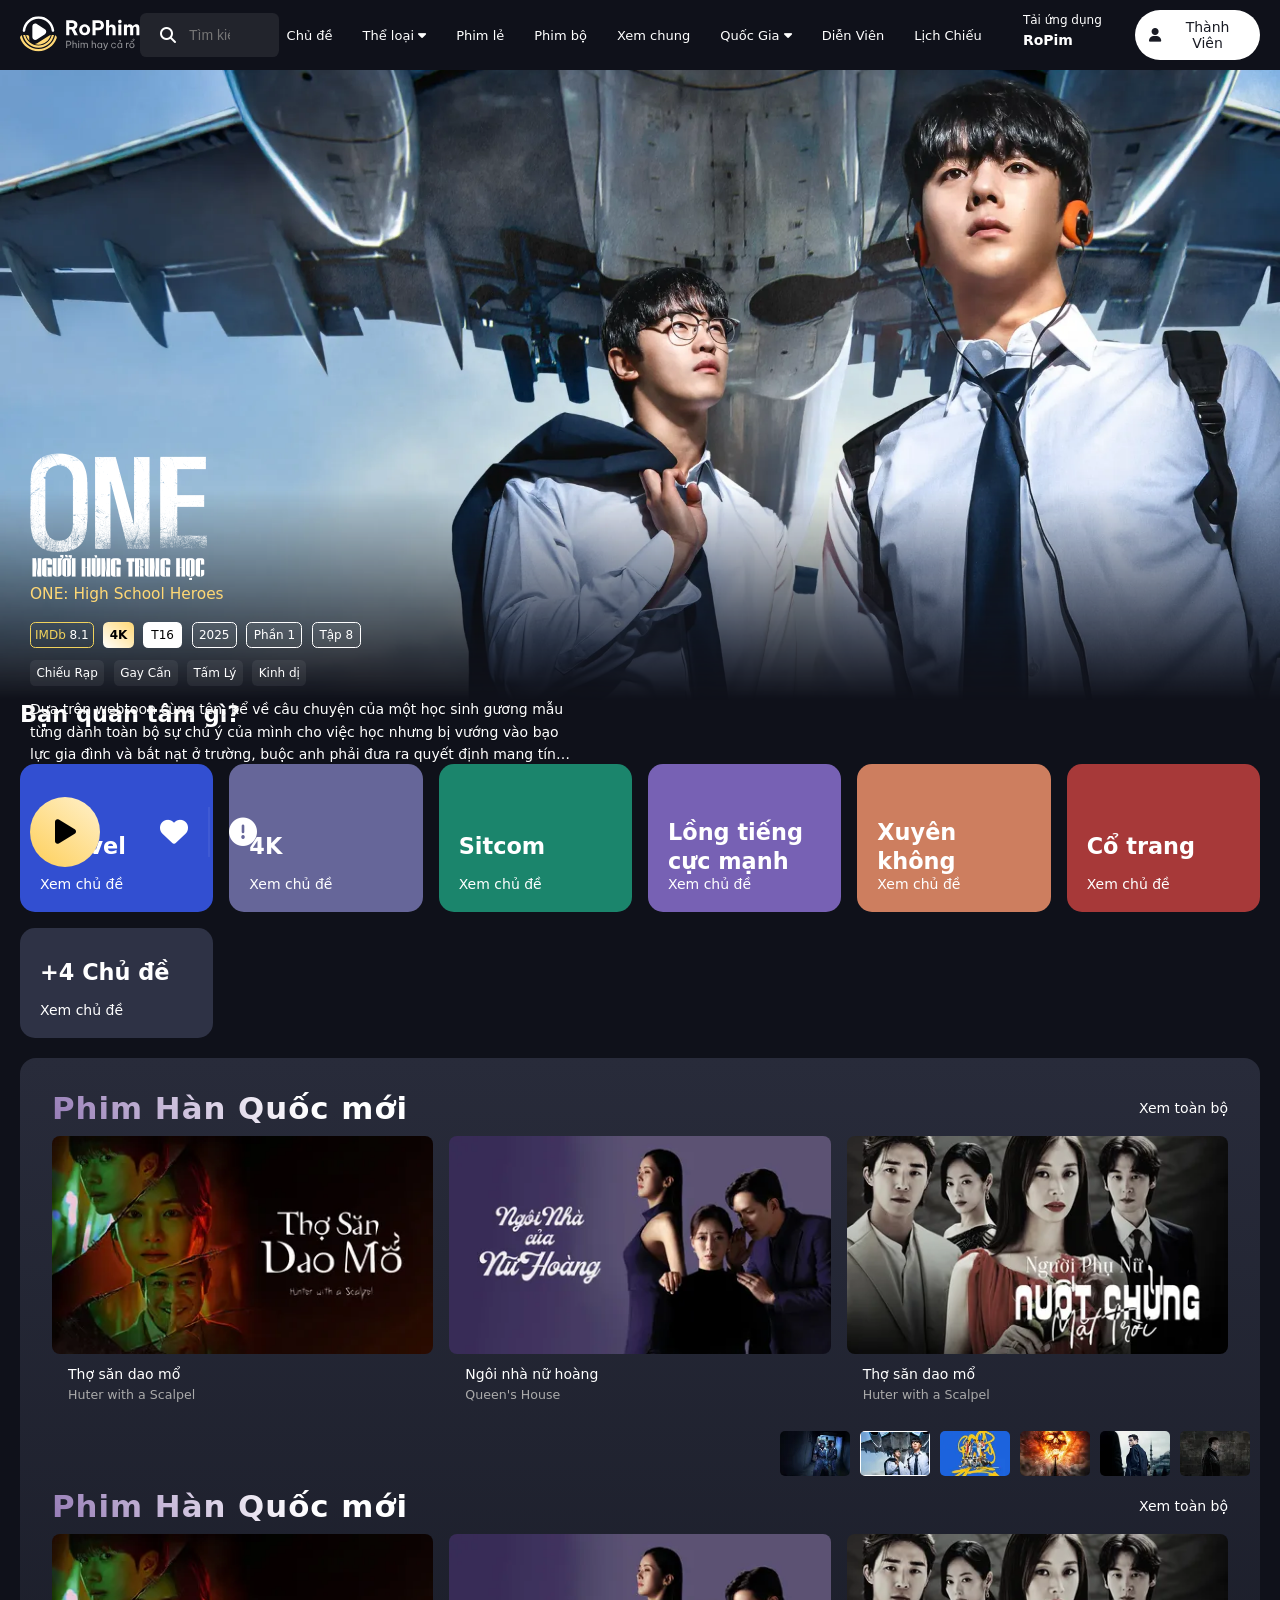
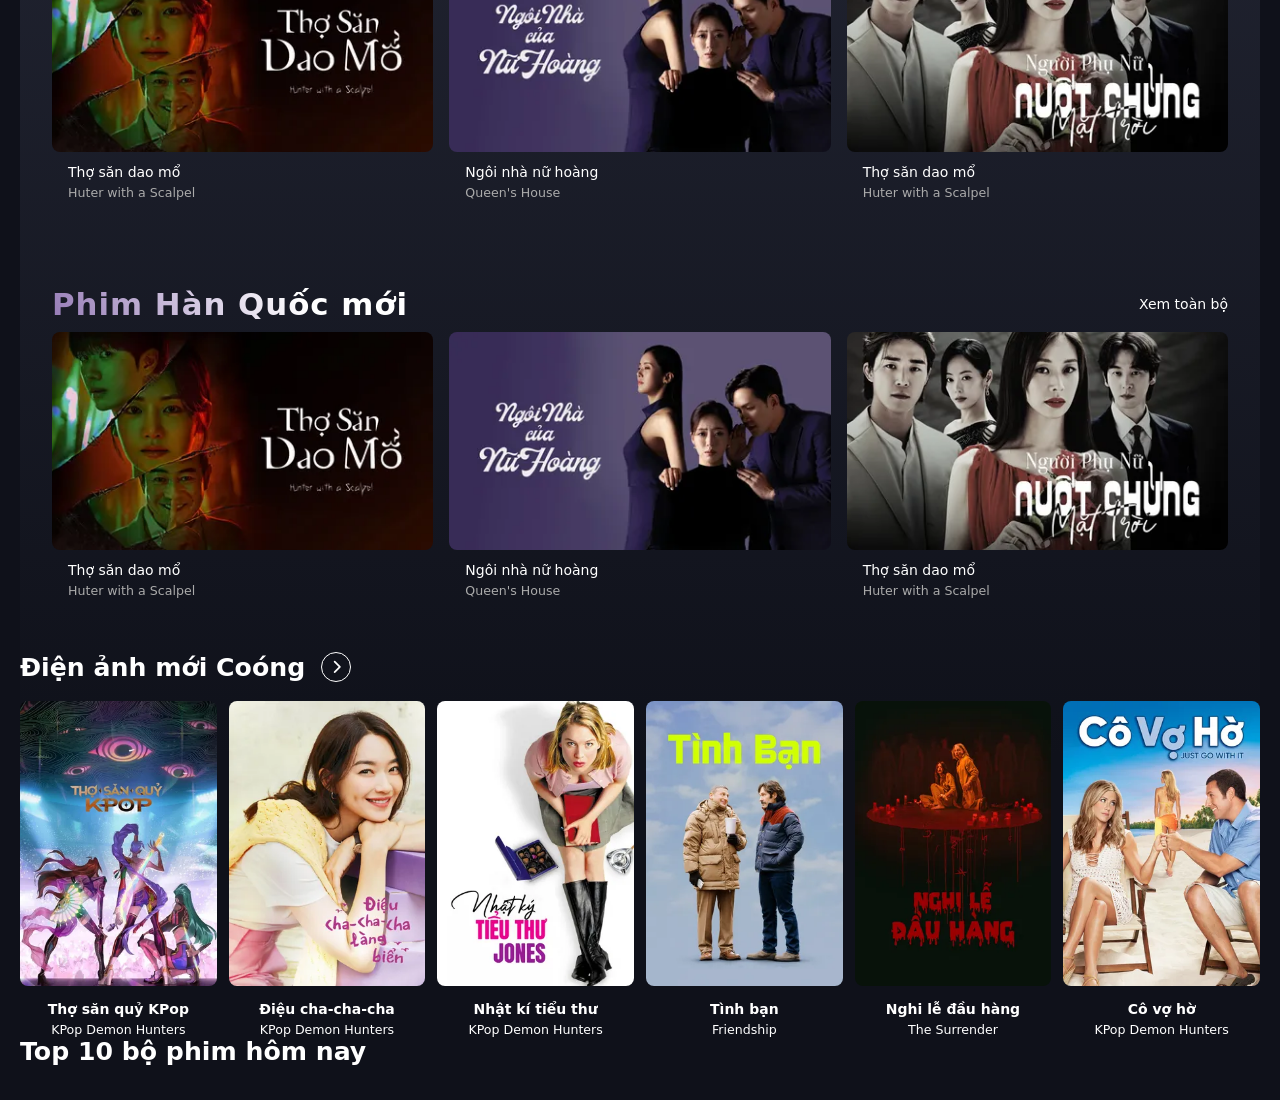
==== RoPhimHay/index.html @ 2bde4693 "Initial commit" ====
<!DOCTYPE html>
<html lang="en">
<head>
    <meta charset="UTF-8">
    <meta name="viewport" content="width=device-width, initial-scale=1.0">
    <title>RoPhimHay</title>
    <link rel="stylesheet" href="./style.css">
    <link rel="stylesheet" href="https://cdnjs.cloudflare.com/ajax/libs/font-awesome/6.5.0/css/all.min.css">
</head>
<body>
    <header class="header">
        <div class="header-element">
            <div class="icons"><i class="fa-solid fa-bars"></i></div>
        <div class="logo">
            <img src="./img/logorophim.svg" alt="Logo RoPhim" class="logo-pape"/>
        </div>
        <div class="search">
            <div class="search-icon"><i class="fa-solid fa-magnifying-glass"></i></div>
            <input class="search-input" placeholder="Tìm kiếm phim,diễn viên"/>
        </div>
        <nav class="name-menu">
            <a href="#">Chủ đề</a>
            <a href="#">Thể loại <i class="fa-solid fa-caret-down"></i></a>
            <a href="#">Phim lẻ</a>
            <a href="#">Phim bộ</a>
            <a href="#">Xem chung</a>
            <a href="#">Quốc Gia <i class="fa-solid fa-caret-down"></i></a>
            <a href="#">Diễn Viên</a>
            <a href="#">Lịch Chiếu</a>
            <div class="text-light">
            <span class="text-download">Tải ứng dụng</span>
            <strong>RoPim</strong>
        </div>
        <div id="main-user">
            <i class="fa-solid fa-user main-color"></i>
            <p class="main-color">Thành Viên</p>
        </div>
        </nav>
        <div class="icons"><i class="fa-solid fa-magnifying-glass"></i></div>
        </div>
    </header>
    <main class="main">
        <section class="main-banner">
        <div class="movie-media">
            <img src="./img/nguoihungtrunghoc.webp" alt="Phim Người Hùng Trung Học" class="title-img"/>
        </div>
        <div class="main-container">
            <div>
                <h1 class="name-movie-img">ONE: Người Hùng Trung Học</h1>
                <img src="./img/logoone.webp" alt="Movie Người Hùng Trung Học" class="movie-hero"/>
            </div>
               <div class="section-intro">
                <h4>ONE: High School Heroes</h4>
                <div class="tags">
                    <div class="tags-imdb tags-evaluation">IMDb <span>8.1</span></div>
                    <div class="tags-quality">4K</div>
                    <div class="tags-model">T16</div>
                    <div class="tags-classic">2025</div>
                    <div class="tags-classic">Phần 1</div>
                    <div class="tags-classic">Tập 8</div>
                </div>
                <nav class="hl-tags">
                    <a class="tag-topic" href="#">Chiếu Rạp</a>
                    <a class="tag-topic" href="#">Gay Cấn</a>
                    <a class="tag-topic" href="#">Tấm Lý</a>
                    <a class="tag-topic" href="#">Kinh dị</a>
                </nav>
                <p class="description">Dựa trên webtoon cùng tên, kể về câu chuyện của một học sinh gương mẫu từng dành toàn bộ sự chú ý của mình cho việc học nhưng bị vướng vào bạo lực gia đình và bắt nạt ở trường, buộc anh phải đưa ra quyết định mang tính thay đổi. One: High School Heroes kể về hành trình nhóm học sinh dũng cảm chống bạo lực học đường, kết hợp hành động mãn nhãn và drama sâu sắc, truyền tải thông điệp đoàn kết. </p>
                <div class="movie-desqis">
                    <a class="open-movie" href="#">
                        <i class="fa-solid fa-play fa-back"></i>
                    </a>
                    <div class="touch-group">
                        <div class="tym-item"><i class="fa-solid fa-heart"></i></div>
                        <div class="tym-item"><i class="fa-solid fa-circle-exclamation"></i></div>
                    </div>
                </div>
            </div>
        </div>
        <div class="wrapper">
                        <div class="wrap"><img src="./img/daimau.webp" alt="RoPhim Đại Mẫu" class="wrap-img"/></div>
                        <div class="wrap"><img src="./img/nguoihth.webp" alt="RoPhim Người Hùng Trung Học" class="wrap-img wrap-img-style"/></div>
                        <div class="wrap"><img src="./img/kientuong.webp" alt="RoPhim Kiện Tướng" class="wrap-img"/></div>
                        <div class="wrap"><img src="./img/luoihaituthan.webp" alt="RoPhim Lưỡi Hái Tử Thần" class="wrap-img"/></div>
                        <div class="wrap"><img src="./img/taynghiepdu.webp" alt="RoPhim Tay Nghiệp Dư" class="wrap-img"/></div>
                        <div class="wrap"><img src="./img/matdanhketaon2.webp" alt="RoPhim Mật Danh Kế Toán2" class="wrap-img"/></div>
                </div>
        </section>
        <div class="banner">
        <section class="catalogue-movie">
            <h4>Bạn quan tâm gì?</h4>
            <div class="genre">
                <div class="genre-movie genre1">
                    <div class="data-line">
                    <h4>Marvel</h4>
                    <p>Xem chủ đề</p>
                    </div>
                </div>
                <div class="genre-movie genre2">
                    <div>
                    <h4>4K</h4>
                    <p>Xem chủ đề</p>
                    </div>
                </div>
                <div class="genre-movie genre3">
                    <div>
                    <h4>Sitcom</h4>
                    <p>Xem chủ đề</p>
                    </div>
                </div>
                <div class="genre-movie genre4">
                    <div>
                    <h4>Lồng tiếng cực mạnh</h4>
                    <p>Xem chủ đề</p>
                </div>
                </div>
                <div class="genre-movie genre5">
                    <div>
                    <h4>Xuyên không</h4>
                    <p>Xem chủ đề</p>
                    </div>
                </div>
                <div class="genre-movie genre6">
                    <div>
                    <h4>Cổ trang</h4>
                    <p>Xem chủ đề</p>
                    </div>
                </div>
                <div class="genre-movie genre7">
                    <div>
                    <h4>+4 Chủ đề</h4>
                    <p>Xem chủ đề</p>
                    </div>
                </div>
            </div>
        </section>
    <div class="padding-total">
    <section class="categories">
        <div class="movie-welding">
            <div class="top-title">
            <h4>Phim Hàn Quốc mới</h4>
            <p>Xem toàn bộ</p>
            </div>
            <div class="movie-container">
                <div class="part-movie">
                    <div class="cover-movie">
                        <img src="./img/thosandaoma.webp" alt="Movie Thợ săn dao mổ" class="movie-new-img"/>
                        </div>
                        <div class="name-movie">
                        <h4>Thợ săn dao mổ</h4>
                        <p>Huter with a Scalpel</p>
                    </div>
                </div>
                <div class="part-movie">
                    <div class="cover-movie">
                        <img src="./img/ngoinhanuahoang.webp" alt="Movie Ngôi nhà nữ hoàng" class="movie-new-img"/>
                        </div>
                        <div class="name-movie">
                        <h4>Ngôi nhà nữ hoàng</h4>
                        <p>Queen's House</p>
                    </div>
                </div>
                <div class="part-movie">
                    <div class="cover-movie">
                        <img src="./img/nguoiphunu.webp" alt="Movie Người phụ nữ nuốt chửng mặt trời" class="movie-new-img"/>
                        </div>
                        <div class="name-movie">
                        <h4>Thợ săn dao mổ</h4>
                        <p>Huter with a Scalpel</p>
                    </div>
                </div>
            </div>
        </div>
    </section>
        <section class="categories">
        <div class="movie-welding">
            <div class="top-title">
            <h4>Phim Hàn Quốc mới</h4>
            <p>Xem toàn bộ</p>
            </div>
            <div class="movie-container">
                <div class="part-movie">
                    <div class="cover-movie">
                        <img src="./img/thosandaoma.webp" alt="Movie Thợ săn dao mổ" class="movie-new-img"/>
                        </div>
                        <div class="name-movie">
                        <h4>Thợ săn dao mổ</h4>
                        <p>Huter with a Scalpel</p>
                    </div>
                </div>
                <div class="part-movie">
                    <div class="cover-movie">
                        <img src="./img/ngoinhanuahoang.webp" alt="Movie Ngôi nhà nữ hoàng" class="movie-new-img"/>
                        </div>
                        <div class="name-movie">
                        <h4>Ngôi nhà nữ hoàng</h4>
                        <p>Queen's House</p>
                    </div>
                </div>
                <div class="part-movie">
                    <div class="cover-movie">
                        <img src="./img/nguoiphunu.webp" alt="Movie Người phụ nữ nuốt chửng mặt trời" class="movie-new-img"/>
                        </div>
                        <div class="name-movie">
                        <h4>Thợ săn dao mổ</h4>
                        <p>Huter with a Scalpel</p>
                    </div>
                </div>
            </div>
        </div>
    </section>
    <section class="categories">
        <div class="movie-welding">
            <div class="top-title">
            <h4>Phim Hàn Quốc mới</h4>
            <p>Xem toàn bộ</p>
            </div>
            <div class="movie-container">
                <div class="part-movie">
                    <div class="cover-movie">
                        <img src="./img/thosandaoma.webp" alt="Movie Thợ săn dao mổ" class="movie-new-img"/>
                        </div>
                        <div class="name-movie">
                        <h4>Thợ săn dao mổ</h4>
                        <p>Huter with a Scalpel</p>
                    </div>
                </div>
                <div class="part-movie">
                    <div class="cover-movie">
                        <img src="./img/ngoinhanuahoang.webp" alt="Movie Ngôi nhà nữ hoàng" class="movie-new-img"/>
                        </div>
                        <div class="name-movie">
                        <h4>Ngôi nhà nữ hoàng</h4>
                        <p>Queen's House</p>
                    </div>
                </div>
                <div class="part-movie">
                    <div class="cover-movie">
                        <img src="./img/nguoiphunu.webp" alt="Movie Người phụ nữ nuốt chửng mặt trời" class="movie-new-img"/>
                        </div>
                        <div class="name-movie">
                        <h4>Thợ săn dao mổ</h4>
                        <p>Huter with a Scalpel</p>
                    </div>
                </div>
            </div>
        </div>
    </section>
    <section class="electric-movie">
        <div class="cards-header">
            <h4>Điện ảnh mới Coóng</h4>
            <div class="cat-row"><i class="fa-solid fa-chevron-right"></i></div>
        </div>
        <div class="cards-slide">
            <div class="sw-item">
                <div class="row-demo">
                        <img src="./img/thosanquy.webp" alt="Phim Thợ săn quỷ KPop">
                    </div>
                    <div class="information-moive">
                    <h4 class="name-row-demo">Thợ săn quỷ KPop</h4>
                    <p>KPop Demon Hunters</p>
                    </div>
                    </div>
                    <div class="sw-item">
                    <div class="row-demo">
                        <img src="./img/dieuchanangbien.jpg" alt="Phim Điệu cha-cha-cha"/>
                    </div>
                    <div class="information-moive">
                        <h4 class="name-row-demo">Điệu cha-cha-cha</h4>
                    <p>KPop Demon Hunters</p>
                    </div>
                    </div>
                    <div class="sw-item">
                    <div class="row-demo">
                        <img src="./img/nhatkitieuthu.jpg" alt="Phim Nhật kí tiểu thư"/>
                    </div>
                    <div class="information-moive">
                    <h4 class="name-row-demo">Nhật kí tiểu thư</h4>
                    <p>KPop Demon Hunters</p>
                    </div>
                    </div>
                    <div class="sw-item">
                    <div class="row-demo">
                        <img src="./img/tinhban.webp" alt="Phim Tình Bạn"/>
                    </div>
                    <div class="information-moive">
                    <h4 class="name-row-demo">Tình bạn</h4>
                    <p>Friendship</p>
                    </div>
                </div>
                <div class="sw-item">
                    <div class="row-demo">
                        <img src="./img/nghiledauhang.webp" alt="Phim Nghi lễ đầu hàng"/>
                    </div>
                    <div class="information-moive">
                    <h4 class="name-row-demo">Nghi lễ đầu hàng</h4>
                    <p>The Surrender</p>
                    </div>
                </div>
                <div class="sw-item">
                    <div class="row-demo">
                        <img src="./img/covoho.jpg" alt="Phim cô vợ hờ"/>
                    </div>
                    <div class="information-moive">
                    <h4 class="name-row-demo">Cô vợ hờ</h4>
                    <p>KPop Demon Hunters</p>
                    </div>
                </div>  
            </div>
    </section>
    <section class="top-movie">
        <h4 class="top-ten-movie">Top 10 bộ phim hôm nay</h4>
        <div>

        </div>
    </section>
    </div>
    </div>
    </main>
</body>
</html>
---- RoPhimHay/style.css ----
* {
    margin: 0;
    padding: 0;
    box-sizing: border-box;
}

body {
    font-family: system-ui, -apple-system, "Segoe UI", Roboto, "Helvetica Neue", "Noto Sans", "Liberation Sans", Arial, sans-serif, "Apple Color Emoji", "Segoe UI Emoji", "Segoe UI Symbol", "Noto Color Emoji";
    height: 100%;
    background-color: #0F111A;
    color: #fff;
    width: 100%;
    font-size: 14px;
}

.header {
    width: 100%;
}

.header-element {
    width: 100%;
    height: 70px;
    background-color: #0F111A;
    display: flex;
    justify-content: space-between;
    align-items: center;
    position: fixed;
    z-index: 10;
    padding: 0 20px;
    box-sizing: border-box;
}

.icons {
    display: none;
}

.logo {
    width: 120px;
    height: auto;
    flex-shrink: 0;
}

.logo-pape {
    width: 100%;
    height: 40px;
}

.search {
    background-color: rgba(255, 255, 255, .08);
    display: flex;
    height: 2.8rem;
    border-radius: .4rem;
}

.search-input {
    background-color: rgba(255, 255, 255, .0);
    color: #fff;
    font-size: 1em;
    border: 1px solid transparent !important;
    width: 100%;
    padding: 0 3rem;
    font-size: 14px;
}

.search-icon {
    font-size: 16px;
    color: #fff !important;
    position: absolute;
    top: 50%;
    transform: translateY(-50%);
    padding: 20px;
}

.name-menu {
    display: flex;
    align-items: center;
    gap: 1em;
    justify-content: space-between;
}

.name-menu a {
    color: #fff;
    cursor: pointer;
    text-decoration: none;
    font-size: 13px;
    padding: 0 .5rem;
    white-space: nowrap;
}

.text-light {
    height: 44px;
    padding: 0 1.2rem;
    display: flex;
    flex-direction: column;
    cursor: pointer;
    color: #fff;
    gap: .3rem;
}

.text-download {
    white-space: nowrap;
    font-size: 12px;
}

.text-light strong {
    font-size: 14px
}
    
#main-user {
    display: inline-flex;
    align-items: center;
    gap: .5rem;
    background-color: #fff;
    border-radius: 3rem;
    padding: .5rem .8rem;
    border: 1px solid rgba(255, 255, 255, .5);
    text-align: center;
    color: #191b24;
    min-width: 125px;
}

.movie-media {
    width: 100%;
    height: 700px;
   
}
.title-img {
    width: 100%;
    height: 100%;
    object-fit: cover;
    mask-image: linear-gradient(to bottom, black 70%, transparent 100%);
  -webkit-mask-image: linear-gradient(to bottom, black 70%, transparent 100%);
}

.main-container {
    position: absolute;
    top: 50%;
    padding: 0 30px 60px;
    z-index: 2;
}

.name-movie-img {
    display: none;
}

.movie-hero {
    max-width: 500px;
    max-height: 130px;
}

.section-intro h4 {
    color: #ffd875;
    font-size: 1.1em;
    line-height: 1.5;
    font-weight: 300;
    margin-bottom: 1rem;
}

.tags {
    display: flex;
    align-items: center;
    gap: .6rem;
    margin-bottom: .75rem;
}

.tags-imdb {
    border: 1px solid #f0d25c;
    color: #fff;
    cursor: pointer;
    border-radius: .33rem;
    font-size: 12px;
    padding: 0 4px;
    line-height: 24px;
}

.tags-quality {
    background-image: linear-gradient(220deg, #FFD875, #FFF);
    background-color: #FFD875;
    border-radius: .33rem;
    height: 26px;
    display: flex;
    align-items: center;
    justify-content: center;
    font-weight: 700;
    font-size: 12px;
    color: #000;
    padding: 0 .4rem;
}

.tags-model {
    background-color: #fff;
    color: #000;
    font-weight: 500;
    display: flex;
    cursor: pointer;
    line-height: 26px;
    padding: 0 .5rem;
    border-radius: .33rem;
    align-items: center;
    font-size: 12px;
}

.tags-classic {
    background-color: #ffffff10;
    height: 26px;
    padding: 0 .4rem;
    color: #fff;
    border: 1px solid #fff;
    border-radius: .33rem;
    align-items: center;
    font-size: 12px;
    display: flex;
    cursor: pointer;
}

.tags-evaluation {
    color: #f0d25c;
}
.tags-evaluation span {
    color: #fff;
}

.hl-tags {
    display: flex;
    gap: .6rem;
    margin-bottom: .75rem;
}

.tag-topic {
    font-size: 12px !important;
    background-color: #ffffff10 ;
    height: 26px;
    padding: 0 .4rem;
    color: #fff;
    display: flex;
    align-items: center;
    border-radius: .33rem;
    align-items: center;
}

.description {
    font-size: 1em;
    line-height: 1.6;
    color: #fff;
    text-shadow: 0 1px 1px rgba(0, 0, 0, .2);
    font-weight: 400;
    margin-bottom: 2rem;
    display: -webkit-box;
    -webkit-box-orient: vertical;
    -webkit-line-clamp: 3;
    overflow: hidden;
    width: 540px;
}

a {
    text-decoration: none;
}

.movie-desqis {
    display: flex;
    gap: 40px;
    align-items: center;
}

.open-movie {
    display: flex;
    justify-content: center;
    align-items: center;
    width: 70px;
    height: 70px;
    border-radius: 100%;
    background: linear-gradient(39deg, rgba(254, 207, 89, 1), rgba(255, 241, 204, 1));
}

.fa-back {
    color: #000;
    font-size: 28px;
}

.touch-group{
    display: inline-flex;
    align-items: center;
    border: 2px solid var(--border-color);
    border-radius: 30px;
    overflow: hidden;
}

.tym-item {
    height: 50px;
    min-width: 68px;
    display: flex;
    justify-content: center;
    flex-direction: column;
    align-items: center;
    padding: 0 .2rem;
    gap: .3rem;
    position: relative;
    color: #FFF;
    font-size: 28px;
}

.tym-item+.tym-item {
    border-left: 2px solid #ffffff10
}

.touch-group:hover {
    border: 2px solid #ffffff;
}

.wrapper {
    display: flex;
    gap: 10px;
    position: absolute;
    right: 0;
    padding: 0 30px;
    bottom: -64%;
    z-index: 2;
    width: 100%;
    justify-content: flex-end;
}

.wrap {
    width: 70px;
    height: 45px;
    overflow: hidden;
    border-radius: 5px;
}

.wrap-img {
    max-width: 100% !important;
    height: 100% !important;
    object-fit: cover;
    
}
.wrap-img-style {
    border: 1px solid #ffffff;
} 

.padding-total {
    background: linear-gradient(0deg, rgba(40, 43, 58, 0) 20%, rgba(40, 43, 58, 1));
    border-radius: 16px;
}

.banner {
        padding: 0 20px;
}

.genre {
    display: grid;
    gap: 1rem; /*=16px */
    grid-template-columns: repeat(6, 1fr);  /* 6 cot */
    padding: 20px 0;
    width: 100%;
}

.genre-movie {
    display: flex;
    align-items: center;
    justify-content: center;
    width: 195px;
    height: 148px;
    border-radius: 15px;
    min-height: 110px;
    transition: transform 0.3s ease, box-shadow 0.3s ease;
    cursor: pointer;
}

.genre1 {
    background-color: rgb(50, 79, 209);
    padding:20px;
    width: 100%;
    min-height: 110px;
    display: flex;
    flex-direction: column;
    align-items: flex-start;
    justify-content: flex-end;
    gap: 0.7rem;
}
.genre2 {
    background-color: rgb(102, 102, 153);
    padding: 20px;
    width: 100%;
    min-height: 110px;
    display: flex;
    flex-direction: column;
    align-items: flex-start;
    justify-content: flex-end;
    gap: 0.7rem;
}
.genre3 {
    background-color: rgb(27, 133, 108);
    width: 100%;
    padding: 20px;
    min-height: 110px;
    display: flex;
    flex-direction: column;
    align-items: flex-start;
    justify-content: flex-end;
    gap: 0.7rem;
}
.genre4 {
    background-color: rgb(119, 97, 180);
    width: 100%;
    min-height: 110px;
    display: flex;
    flex-direction: column;
    align-items: flex-start;
    justify-content: flex-end;
    gap: 0.7rem;
    padding: 20px;
}
.genre5 {
    background-color: rgb(205, 126, 95);
    width: 100%;
    min-height: 110px;
    display: flex;
    flex-direction: column;
    align-items: flex-start;
    justify-content: flex-end;
    gap: 0.7rem;
    padding: 20px;
}
.genre6 {
    background-color: rgb(167, 57, 57);
    width: 100%;
    min-height: 110px;
    display: flex;
    padding: 20px;
    flex-direction: column;
    align-items: flex-start;
    justify-content: flex-end;
    gap: 0.7rem;
}
.genre7 {
    background-color: rgb(46, 50, 69);
    padding: 20px;
    width: 100%;
    max-height: 110px;
    padding: 20px;
    display: flex;
    flex-direction: column;
    align-items: flex-start;
    justify-content: flex-end;
    gap: 0.7rem;
}

.genre1:hover, .genre2:hover, 
.genre3:hover, .genre4:hover, 
.genre5:hover, .genre6:hover, .genre7:hover {
    transform: translateY(-5px);
}

.catalogue-movie h4 {
    position: relative;
    min-height: 44px;
    font-size: 1.6em !important;
    line-height: 1.3;
    display: -webkit-box;
    -webkit-line-clamp: 2;
    -webkit-box-orient: vertical;
    color: #fff;
    
}

.catalogue-movie p{
    font-size: 14px;
    color: #fff;
}

.categories {
    padding: 2rem;
    border-radius: 16px;
    display: grid;
    gap: 2rem;
}
.movie-welding {
    width: 100%;
}

.main {
    width: 100%;
    height: 100%;
}

.movie-container{
    display: grid;
    grid-template-columns: repeat(3,1fr);
    gap: 1rem;
    padding: 10px 0;
}

.cover-movie {
    width: 100%;
    height: 218px;
    object-fit: cover;
    border-radius: .5rem;
}

.part-movie {
    width: 100%;
}

.movie-new-img {
    width: 100%;
    height: 100%;
    object-fit: cover;
    display: block;
    border-radius: inherit;
}

.name-movie {
    padding: .75rem 1rem;
}

.name-movie h4 {
    font-size: 14px;
    font-weight: 500;
    color: #fff;
}
.name-movie p {
    color: #aaa;
    font-size: 12.6px;
    margin-top: 5px;
}

.top-title {
    display: flex;
    justify-content: space-between;
    align-items: center;
}
.top-title h4 {
    font-size: 1.8em ;
    text-shadow: none !important;
    letter-spacing: 1px;
    font-weight: 700 !important;
    font-size: 2.2em !important;
    background: linear-gradient(235deg, rgb(255, 255, 255) 30%, rgb(103, 65, 150) 130%);
    -webkit-background-clip: text;
    -webkit-text-fill-color: transparent;
}

.top-title p {
    font-size: 14px;
    color: #fff;
}

.cards-header {
    display: flex;
    align-items: center;
    gap: 1rem;
    margin-bottom: 1.2rem;
}

.cards-header h4 {
    font-size: 1.8em;
}

.cat-row {
    width: 30px;
    height: 30px;
    border-radius: 100%;
    border: 1px solid #ffffff;
    display: flex;
    align-items: center;
    justify-content: center;
    font-size: 14px;
}

.cards-slide {
    gap: 0.75rem;
    cursor: pointer;
    width: 100%;
    display: grid;
    grid-template-columns: repeat(6, 1fr);
}

.row-demo {
    width: 100%;
}

.sw-item {
    width: 100%;
    display: flex;
    flex-direction: column;
    gap: .75rem;
}

.row-demo img {
    width: 100%;
    height: 285px;
    border-radius: 0.5rem;
    object-fit: cover;
}

.information-moive {
    display: flex;
    flex-direction: column;
    align-items: center;
}

.information-moive h4{
    color: #fff;
    font-size: 1em;
}
.information-moive p {
    font-size: .9em;
    margin-top: 5px;
}
.top-ten-movie {
    min-height: 44px;
    margin-bottom: 1.2rem;
    font-size: 1.8em;
}
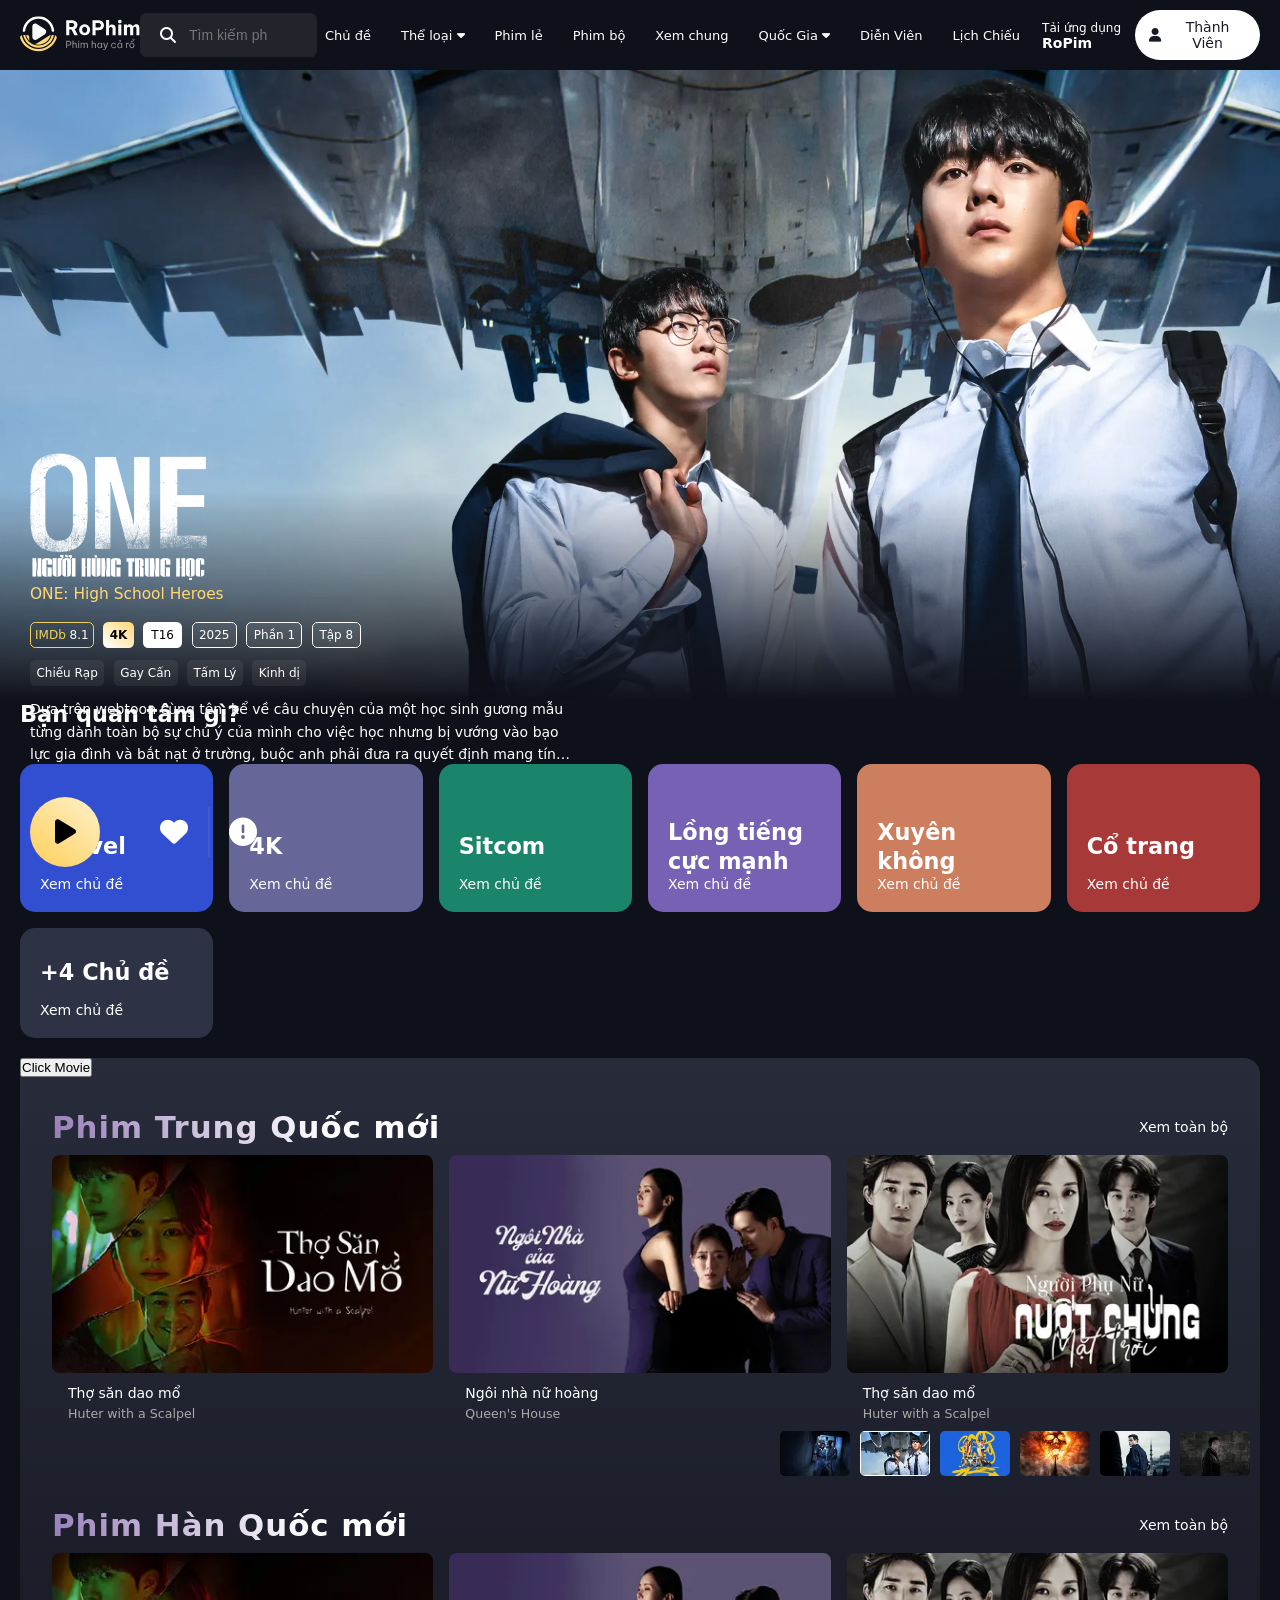
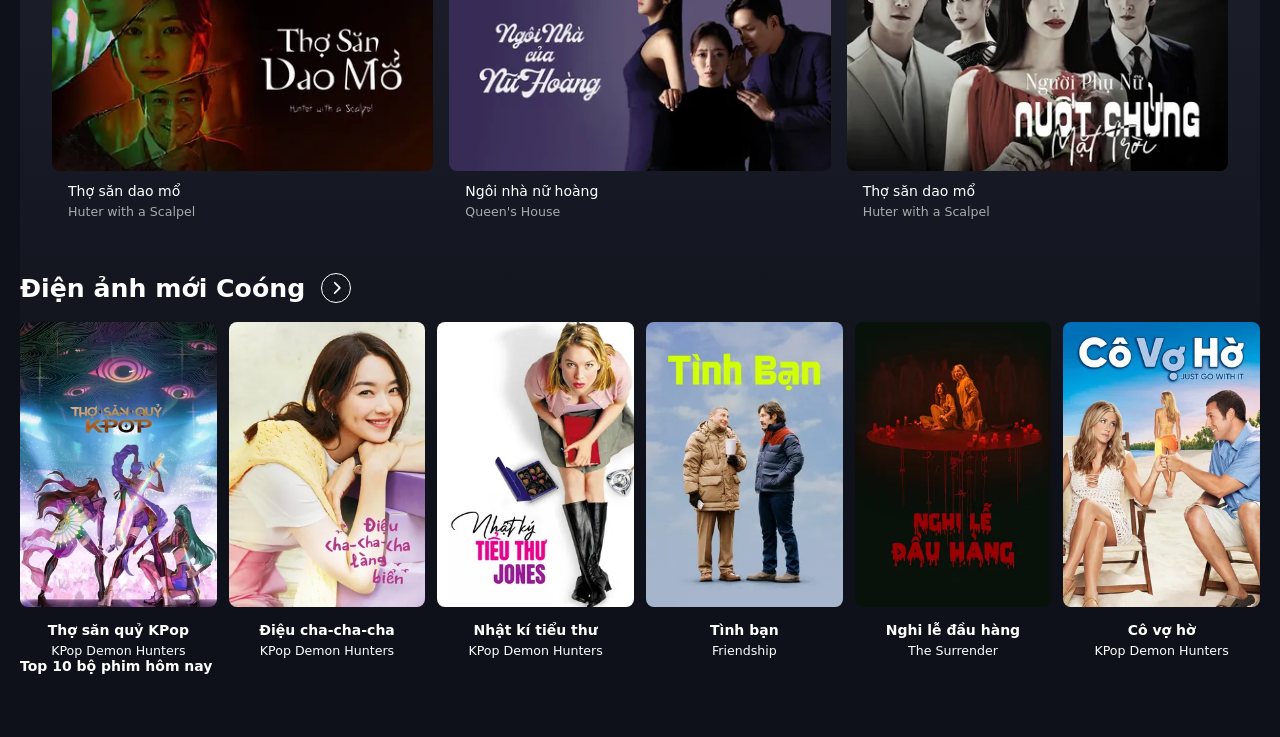
==== commit 20a8895d: "cap nhat code" ====
--- a/RoPhimHay/index.html
+++ b/RoPhimHay/index.html
@@ -1,141 +1,205 @@
 <!DOCTYPE html>
 <html lang="en">
-<head>
-    <meta charset="UTF-8">
-    <meta name="viewport" content="width=device-width, initial-scale=1.0">
+  <head>
+    <meta charset="UTF-8" />
+    <meta name="viewport" content="width=device-width, initial-scale=1.0" />
     <title>RoPhimHay</title>
-    <link rel="stylesheet" href="./style.css">
-    <link rel="stylesheet" href="https://cdnjs.cloudflare.com/ajax/libs/font-awesome/6.5.0/css/all.min.css">
-</head>
-<body>
+    <link rel="stylesheet" href="./style.css" />
+    <link
+      rel="stylesheet"
+      href="https://cdnjs.cloudflare.com/ajax/libs/font-awesome/6.5.0/css/all.min.css"
+    />
+  </head>
+  <body>
     <header class="header">
-        <div class="header-element">
-            <div class="icons"><i class="fa-solid fa-bars"></i></div>
+      <div class="header-element">
+        <div class="icons"><i class="fa-solid fa-bars"></i></div>
         <div class="logo">
-            <img src="./img/logorophim.svg" alt="Logo RoPhim" class="logo-pape"/>
+          <img
+            src="./img/logorophim.svg"
+            alt="Logo RoPhim"
+            class="logo-pape-rophim"
+          />
         </div>
         <div class="search">
-            <div class="search-icon"><i class="fa-solid fa-magnifying-glass"></i></div>
-            <input class="search-input" placeholder="Tìm kiếm phim,diễn viên"/>
+          <div class="search-icon">
+            <i class="fa-solid fa-magnifying-glass"></i>
+          </div>
+          <input class="search-input" placeholder="Tìm kiếm phim,diễn viên" />
         </div>
         <nav class="name-menu">
-            <a href="#">Chủ đề</a>
-            <a href="#">Thể loại <i class="fa-solid fa-caret-down"></i></a>
-            <a href="#">Phim lẻ</a>
-            <a href="#">Phim bộ</a>
-            <a href="#">Xem chung</a>
-            <a href="#">Quốc Gia <i class="fa-solid fa-caret-down"></i></a>
-            <a href="#">Diễn Viên</a>
-            <a href="#">Lịch Chiếu</a>
-            <div class="text-light">
-            <span class="text-download">Tải ứng dụng</span>
+          <a href="#">Chủ đề</a>
+          <a href="#">Thể loại <i class="fa-solid fa-caret-down"></i></a>
+          <a href="#">Phim lẻ</a>
+          <a href="#">Phim bộ</a>
+          <a href="#">Xem chung</a>
+          <a href="#">Quốc Gia <i class="fa-solid fa-caret-down"></i></a>
+          <a href="#">Diễn Viên</a>
+          <a href="#">Lịch Chiếu</a>
+          <div class="text-light">
+            <span class="button-download">Tải ứng dụng</span>
             <strong>RoPim</strong>
-        </div>
-        <div id="main-user">
+          </div>
+          <div id="main-user">
             <i class="fa-solid fa-user main-color"></i>
             <p class="main-color">Thành Viên</p>
-        </div>
+          </div>
         </nav>
         <div class="icons"><i class="fa-solid fa-magnifying-glass"></i></div>
-        </div>
+      </div>
     </header>
     <main class="main">
-        <section class="main-banner">
+      <section class="main-banner">
         <div class="movie-media">
-            <img src="./img/nguoihungtrunghoc.webp" alt="Phim Người Hùng Trung Học" class="title-img"/>
+          <img
+            src="./img/nguoihungtrunghoc.webp"
+            alt="Phim Người Hùng Trung Học"
+            class="title-img"
+          />
         </div>
         <div class="main-container">
-            <div>
-                <h1 class="name-movie-img">ONE: Người Hùng Trung Học</h1>
-                <img src="./img/logoone.webp" alt="Movie Người Hùng Trung Học" class="movie-hero"/>
-            </div>
-               <div class="section-intro">
-                <h4>ONE: High School Heroes</h4>
-                <div class="tags">
-                    <div class="tags-imdb tags-evaluation">IMDb <span>8.1</span></div>
-                    <div class="tags-quality">4K</div>
-                    <div class="tags-model">T16</div>
-                    <div class="tags-classic">2025</div>
-                    <div class="tags-classic">Phần 1</div>
-                    <div class="tags-classic">Tập 8</div>
-                </div>
-                <nav class="hl-tags">
-                    <a class="tag-topic" href="#">Chiếu Rạp</a>
-                    <a class="tag-topic" href="#">Gay Cấn</a>
-                    <a class="tag-topic" href="#">Tấm Lý</a>
-                    <a class="tag-topic" href="#">Kinh dị</a>
-                </nav>
-                <p class="description">Dựa trên webtoon cùng tên, kể về câu chuyện của một học sinh gương mẫu từng dành toàn bộ sự chú ý của mình cho việc học nhưng bị vướng vào bạo lực gia đình và bắt nạt ở trường, buộc anh phải đưa ra quyết định mang tính thay đổi. One: High School Heroes kể về hành trình nhóm học sinh dũng cảm chống bạo lực học đường, kết hợp hành động mãn nhãn và drama sâu sắc, truyền tải thông điệp đoàn kết. </p>
-                <div class="movie-desqis">
-                    <a class="open-movie" href="#">
-                        <i class="fa-solid fa-play fa-back"></i>
-                    </a>
-                    <div class="touch-group">
-                        <div class="tym-item"><i class="fa-solid fa-heart"></i></div>
-                        <div class="tym-item"><i class="fa-solid fa-circle-exclamation"></i></div>
-                    </div>
-                </div>
-            </div>
+          <div>
+            <h1 class="name-movie-img">ONE: Người Hùng Trung Học</h1>
+            <img
+              src="./img/logoone.webp"
+              alt="Movie Người Hùng Trung Học"
+              class="movie-hero"
+            />
+          </div>
+          <div class="section-intro">
+            <h4>ONE: High School Heroes</h4>
+            <div class="tags">
+              <div class="tags-imdb tags-evaluation">IMDb <span>8.1</span></div>
+              <div class="tags-quality">4K</div>
+              <div class="tags-model">T16</div>
+              <div class="tags-classic">2025</div>
+              <div class="tags-classic">Phần 1</div>
+              <div class="tags-classic">Tập 8</div>
+            </div>
+            <nav class="hl-tags">
+              <a class="tag-topic" href="#">Chiếu Rạp</a>
+              <a class="tag-topic" href="#">Gay Cấn</a>
+              <a class="tag-topic" href="#">Tấm Lý</a>
+              <a class="tag-topic" href="#">Kinh dị</a>
+            </nav>
+            <p class="description">
+              Dựa trên webtoon cùng tên, kể về câu chuyện của một học sinh gương
+              mẫu từng dành toàn bộ sự chú ý của mình cho việc học nhưng bị
+              vướng vào bạo lực gia đình và bắt nạt ở trường, buộc anh phải đưa
+              ra quyết định mang tính thay đổi. One: High School Heroes kể về
+              hành trình nhóm học sinh dũng cảm chống bạo lực học đường, kết hợp
+              hành động mãn nhãn và drama sâu sắc, truyền tải thông điệp đoàn
+              kết.
+            </p>
+            <div class="movie-desqis">
+              <a class="open-movie" href="#">
+                <i class="fa-solid fa-play fa-back"></i>
+              </a>
+              <div class="touch-group">
+                <div class="tym-item"><i class="fa-solid fa-heart"></i></div>
+                <div class="tym-item">
+                  <i class="fa-solid fa-circle-exclamation"></i>
+                </div>
+              </div>
+            </div>
+          </div>
         </div>
         <div class="wrapper">
-                        <div class="wrap"><img src="./img/daimau.webp" alt="RoPhim Đại Mẫu" class="wrap-img"/></div>
-                        <div class="wrap"><img src="./img/nguoihth.webp" alt="RoPhim Người Hùng Trung Học" class="wrap-img wrap-img-style"/></div>
-                        <div class="wrap"><img src="./img/kientuong.webp" alt="RoPhim Kiện Tướng" class="wrap-img"/></div>
-                        <div class="wrap"><img src="./img/luoihaituthan.webp" alt="RoPhim Lưỡi Hái Tử Thần" class="wrap-img"/></div>
-                        <div class="wrap"><img src="./img/taynghiepdu.webp" alt="RoPhim Tay Nghiệp Dư" class="wrap-img"/></div>
-                        <div class="wrap"><img src="./img/matdanhketaon2.webp" alt="RoPhim Mật Danh Kế Toán2" class="wrap-img"/></div>
-                </div>
+          <div class="wrap">
+            <img
+              src="./img/daimau.webp"
+              alt="RoPhim Đại Mẫu"
+              class="wrap-img"
+            />
+          </div>
+          <div class="wrap">
+            <img
+              src="./img/nguoihth.webp"
+              alt="RoPhim Người Hùng Trung Học"
+              class="wrap-img wrap-img-style"
+            />
+          </div>
+          <div class="wrap">
+            <img
+              src="./img/kientuong.webp"
+              alt="RoPhim Kiện Tướng"
+              class="wrap-img"
+            />
+          </div>
+          <div class="wrap">
+            <img
+              src="./img/luoihaituthan.webp"
+              alt="RoPhim Lưỡi Hái Tử Thần"
+              class="wrap-img"
+            />
+          </div>
+          <div class="wrap">
+            <img
+              src="./img/taynghiepdu.webp"
+              alt="RoPhim Tay Nghiệp Dư"
+              class="wrap-img"
+            />
+          </div>
+          <div class="wrap">
+            <img
+              src="./img/matdanhketaon2.webp"
+              alt="RoPhim Mật Danh Kế Toán2"
+              class="wrap-img"
+            />
+          </div>
+        </div>
+      </section>
+      <div class="banner">
+        <section class="catalogue-movie">
+          <h4>Bạn quan tâm gì?</h4>
+          <div class="genre">
+            <div class="genre-movie genre1">
+              <div class="data-line">
+                <h4>Marvel</h4>
+                <p>Xem chủ đề</p>
+              </div>
+            </div>
+            <div class="genre-movie genre2">
+              <div>
+                <h4>4K</h4>
+                <p>Xem chủ đề</p>
+              </div>
+            </div>
+            <div class="genre-movie genre3">
+              <div>
+                <h4>Sitcom</h4>
+                <p>Xem chủ đề</p>
+              </div>
+            </div>
+            <div class="genre-movie genre4">
+              <div>
+                <h4>Lồng tiếng cực mạnh</h4>
+                <p>Xem chủ đề</p>
+              </div>
+            </div>
+            <div class="genre-movie genre5">
+              <div>
+                <h4>Xuyên không</h4>
+                <p>Xem chủ đề</p>
+              </div>
+            </div>
+            <div class="genre-movie genre6">
+              <div>
+                <h4>Cổ trang</h4>
+                <p>Xem chủ đề</p>
+              </div>
+            </div>
+            <div class="genre-movie genre7">
+              <div>
+                <h4>+4 Chủ đề</h4>
+                <p>Xem chủ đề</p>
+              </div>
+            </div>
+          </div>
         </section>
-        <div class="banner">
-        <section class="catalogue-movie">
-            <h4>Bạn quan tâm gì?</h4>
-            <div class="genre">
-                <div class="genre-movie genre1">
-                    <div class="data-line">
-                    <h4>Marvel</h4>
-                    <p>Xem chủ đề</p>
-                    </div>
-                </div>
-                <div class="genre-movie genre2">
-                    <div>
-                    <h4>4K</h4>
-                    <p>Xem chủ đề</p>
-                    </div>
-                </div>
-                <div class="genre-movie genre3">
-                    <div>
-                    <h4>Sitcom</h4>
-                    <p>Xem chủ đề</p>
-                    </div>
-                </div>
-                <div class="genre-movie genre4">
-                    <div>
-                    <h4>Lồng tiếng cực mạnh</h4>
-                    <p>Xem chủ đề</p>
-                </div>
-                </div>
-                <div class="genre-movie genre5">
-                    <div>
-                    <h4>Xuyên không</h4>
-                    <p>Xem chủ đề</p>
-                    </div>
-                </div>
-                <div class="genre-movie genre6">
-                    <div>
-                    <h4>Cổ trang</h4>
-                    <p>Xem chủ đề</p>
-                    </div>
-                </div>
-                <div class="genre-movie genre7">
-                    <div>
-                    <h4>+4 Chủ đề</h4>
-                    <p>Xem chủ đề</p>
-                    </div>
-                </div>
-            </div>
-        </section>
-    <div class="padding-total">
-    <section class="categories">
+        <div class="padding-total">
+          <button class="btn-movie">Click Movie</button>
+          <!-- <section class="categories">
         <div class="movie-welding">
             <div class="top-title">
             <h4>Phim Hàn Quốc mới</h4>
@@ -171,151 +235,193 @@
                 </div>
             </div>
         </div>
-    </section>
-        <section class="categories">
-        <div class="movie-welding">
-            <div class="top-title">
-            <h4>Phim Hàn Quốc mới</h4>
-            <p>Xem toàn bộ</p>
-            </div>
-            <div class="movie-container">
-                <div class="part-movie">
-                    <div class="cover-movie">
-                        <img src="./img/thosandaoma.webp" alt="Movie Thợ săn dao mổ" class="movie-new-img"/>
-                        </div>
-                        <div class="name-movie">
-                        <h4>Thợ săn dao mổ</h4>
-                        <p>Huter with a Scalpel</p>
-                    </div>
-                </div>
-                <div class="part-movie">
-                    <div class="cover-movie">
-                        <img src="./img/ngoinhanuahoang.webp" alt="Movie Ngôi nhà nữ hoàng" class="movie-new-img"/>
-                        </div>
-                        <div class="name-movie">
-                        <h4>Ngôi nhà nữ hoàng</h4>
-                        <p>Queen's House</p>
-                    </div>
-                </div>
-                <div class="part-movie">
-                    <div class="cover-movie">
-                        <img src="./img/nguoiphunu.webp" alt="Movie Người phụ nữ nuốt chửng mặt trời" class="movie-new-img"/>
-                        </div>
-                        <div class="name-movie">
-                        <h4>Thợ săn dao mổ</h4>
-                        <p>Huter with a Scalpel</p>
-                    </div>
-                </div>
-            </div>
-        </div>
-    </section>
-    <section class="categories">
-        <div class="movie-welding">
-            <div class="top-title">
-            <h4>Phim Hàn Quốc mới</h4>
-            <p>Xem toàn bộ</p>
-            </div>
-            <div class="movie-container">
-                <div class="part-movie">
-                    <div class="cover-movie">
-                        <img src="./img/thosandaoma.webp" alt="Movie Thợ săn dao mổ" class="movie-new-img"/>
-                        </div>
-                        <div class="name-movie">
-                        <h4>Thợ săn dao mổ</h4>
-                        <p>Huter with a Scalpel</p>
-                    </div>
-                </div>
-                <div class="part-movie">
-                    <div class="cover-movie">
-                        <img src="./img/ngoinhanuahoang.webp" alt="Movie Ngôi nhà nữ hoàng" class="movie-new-img"/>
-                        </div>
-                        <div class="name-movie">
-                        <h4>Ngôi nhà nữ hoàng</h4>
-                        <p>Queen's House</p>
-                    </div>
-                </div>
-                <div class="part-movie">
-                    <div class="cover-movie">
-                        <img src="./img/nguoiphunu.webp" alt="Movie Người phụ nữ nuốt chửng mặt trời" class="movie-new-img"/>
-                        </div>
-                        <div class="name-movie">
-                        <h4>Thợ săn dao mổ</h4>
-                        <p>Huter with a Scalpel</p>
-                    </div>
-                </div>
-            </div>
-        </div>
-    </section>
-    <section class="electric-movie">
-        <div class="cards-header">
-            <h4>Điện ảnh mới Coóng</h4>
-            <div class="cat-row"><i class="fa-solid fa-chevron-right"></i></div>
-        </div>
-        <div class="cards-slide">
-            <div class="sw-item">
-                <div class="row-demo">
-                        <img src="./img/thosanquy.webp" alt="Phim Thợ săn quỷ KPop">
-                    </div>
-                    <div class="information-moive">
-                    <h4 class="name-row-demo">Thợ săn quỷ KPop</h4>
-                    <p>KPop Demon Hunters</p>
-                    </div>
-                    </div>
-                    <div class="sw-item">
-                    <div class="row-demo">
-                        <img src="./img/dieuchanangbien.jpg" alt="Phim Điệu cha-cha-cha"/>
-                    </div>
-                    <div class="information-moive">
-                        <h4 class="name-row-demo">Điệu cha-cha-cha</h4>
-                    <p>KPop Demon Hunters</p>
-                    </div>
-                    </div>
-                    <div class="sw-item">
-                    <div class="row-demo">
-                        <img src="./img/nhatkitieuthu.jpg" alt="Phim Nhật kí tiểu thư"/>
-                    </div>
-                    <div class="information-moive">
-                    <h4 class="name-row-demo">Nhật kí tiểu thư</h4>
-                    <p>KPop Demon Hunters</p>
-                    </div>
-                    </div>
-                    <div class="sw-item">
-                    <div class="row-demo">
-                        <img src="./img/tinhban.webp" alt="Phim Tình Bạn"/>
-                    </div>
-                    <div class="information-moive">
-                    <h4 class="name-row-demo">Tình bạn</h4>
-                    <p>Friendship</p>
-                    </div>
-                </div>
-                <div class="sw-item">
-                    <div class="row-demo">
-                        <img src="./img/nghiledauhang.webp" alt="Phim Nghi lễ đầu hàng"/>
-                    </div>
-                    <div class="information-moive">
-                    <h4 class="name-row-demo">Nghi lễ đầu hàng</h4>
-                    <p>The Surrender</p>
-                    </div>
-                </div>
-                <div class="sw-item">
-                    <div class="row-demo">
-                        <img src="./img/covoho.jpg" alt="Phim cô vợ hờ"/>
-                    </div>
-                    <div class="information-moive">
-                    <h4 class="name-row-demo">Cô vợ hờ</h4>
-                    <p>KPop Demon Hunters</p>
-                    </div>
-                </div>  
-            </div>
-    </section>
-    <section class="top-movie">
-        <h4 class="top-ten-movie">Top 10 bộ phim hôm nay</h4>
-        <div>
-
-        </div>
-    </section>
-    </div>
-    </div>
+    </section> -->
+          <div id="wrapper-categpries">
+            <section class="categories">
+              <div class="movie-welding">
+                <div class="top-title">
+                  <h4>Phim Trung Quốc mới</h4>
+                  <p>Xem toàn bộ</p>
+                </div>
+                <div class="movie-container">
+                  <div class="part-movie">
+                    <div class="cover-movie">
+                      <img
+                        src="./img/thosandaoma.webp"
+                        alt="Movie Thợ săn dao mổ"
+                        class="movie-new-img"
+                      />
+                    </div>
+                    <div class="name-movie">
+                      <h4>Thợ săn dao mổ</h4>
+                      <p>Huter with a Scalpel</p>
+                    </div>
+                  </div>
+                  <div class="part-movie">
+                    <div class="cover-movie">
+                      <img
+                        src="./img/ngoinhanuahoang.webp"
+                        alt="Movie Ngôi nhà nữ hoàng"
+                        class="movie-new-img"
+                      />
+                    </div>
+                    <div class="name-movie">
+                      <h4>Ngôi nhà nữ hoàng</h4>
+                      <p>Queen's House</p>
+                    </div>
+                  </div>
+                  <div class="part-movie">
+                    <div class="cover-movie">
+                      <img
+                        src="./img/nguoiphunu.webp"
+                        alt="Movie Người phụ nữ nuốt chửng mặt trời"
+                        class="movie-new-img"
+                      />
+                    </div>
+                    <div class="name-movie">
+                      <h4>Thợ săn dao mổ</h4>
+                      <p>Huter with a Scalpel</p>
+                    </div>
+                  </div>
+                </div>
+              </div>
+            </section>
+            <section class="categories">
+              <div class="movie-welding">
+                <div class="top-title">
+                  <h4>Phim Hàn Quốc mới</h4>
+                  <p>Xem toàn bộ</p>
+                </div>
+                <div class="movie-container">
+                  <div class="part-movie">
+                    <div class="cover-movie">
+                      <img
+                        src="./img/thosandaoma.webp"
+                        alt="Movie Thợ săn dao mổ"
+                        class="movie-new-img"
+                      />
+                    </div>
+                    <div class="name-movie">
+                      <h4>Thợ săn dao mổ</h4>
+                      <p>Huter with a Scalpel</p>
+                    </div>
+                  </div>
+                  <div class="part-movie">
+                    <div class="cover-movie">
+                      <img
+                        src="./img/ngoinhanuahoang.webp"
+                        alt="Movie Ngôi nhà nữ hoàng"
+                        class="movie-new-img"
+                      />
+                    </div>
+                    <div class="name-movie">
+                      <h4>Ngôi nhà nữ hoàng</h4>
+                      <p>Queen's House</p>
+                    </div>
+                  </div>
+                  <div class="part-movie">
+                    <div class="cover-movie">
+                      <img
+                        src="./img/nguoiphunu.webp"
+                        alt="Movie Người phụ nữ nuốt chửng mặt trời"
+                        class="movie-new-img"
+                      />
+                    </div>
+                    <div class="name-movie">
+                      <h4>Thợ săn dao mổ</h4>
+                      <p>Huter with a Scalpel</p>
+                    </div>
+                  </div>
+                </div>
+              </div>
+            </section>
+          </div>
+          <section class="electric-movie">
+            <div class="cards-header">
+              <h4>Điện ảnh mới Coóng</h4>
+              <div class="cat-row">
+                <i class="fa-solid fa-chevron-right"></i>
+              </div>
+            </div>
+            <div class="cards-slide">
+              <div class="sw-item">
+                <div class="row-demo">
+                  <img src="./img/thosanquy.webp" alt="Phim Thợ săn quỷ KPop" />
+                </div>
+                <div class="information-moive">
+                  <h4 class="name-row-demo">Thợ săn quỷ KPop</h4>
+                  <p>KPop Demon Hunters</p>
+                </div>
+              </div>
+              <div class="sw-item">
+                <div class="row-demo">
+                  <img
+                    src="./img/dieuchanangbien.jpg"
+                    alt="Phim Điệu cha-cha-cha"
+                  />
+                </div>
+                <div class="information-moive">
+                  <h4 class="name-row-demo">Điệu cha-cha-cha</h4>
+                  <p>KPop Demon Hunters</p>
+                </div>
+              </div>
+              <div class="sw-item">
+                <div class="row-demo">
+                  <img
+                    src="./img/nhatkitieuthu.jpg"
+                    alt="Phim Nhật kí tiểu thư"
+                  />
+                </div>
+                <div class="information-moive">
+                  <h4 class="name-row-demo">Nhật kí tiểu thư</h4>
+                  <p>KPop Demon Hunters</p>
+                </div>
+              </div>
+              <div class="sw-item">
+                <div class="row-demo">
+                  <img src="./img/tinhban.webp" alt="Phim Tình Bạn" />
+                </div>
+                <div class="information-moive">
+                  <h4 class="name-row-demo">Tình bạn</h4>
+                  <p>Friendship</p>
+                </div>
+              </div>
+              <div class="sw-item">
+                <div class="row-demo">
+                  <img
+                    src="./img/nghiledauhang.webp"
+                    alt="Phim Nghi lễ đầu hàng"
+                  />
+                </div>
+                <div class="information-moive">
+                  <h4 class="name-row-demo">Nghi lễ đầu hàng</h4>
+                  <p>The Surrender</p>
+                </div>
+              </div>
+              <div class="sw-item">
+                <div class="row-demo">
+                  <img src="./img/covoho.jpg" alt="Phim cô vợ hờ" />
+                </div>
+                <div class="information-moive">
+                  <h4 class="name-row-demo">Cô vợ hờ</h4>
+                  <p>KPop Demon Hunters</p>
+                </div>
+              </div>
+            </div>
+          </section>
+          <section class="top-movie">
+            <h4>Top 10 bộ phim hôm nay</h4>
+            <div class="top-ten-movie">
+              <div></div>
+              <div></div>
+              <div></div>
+              <div></div>
+              <div></div>
+            </div>
+          </section>
+        </div>
+      </div>
     </main>
-</body>
-</html>+    <script src="./index.js"></script>
+  </body>
+</html>
--- a/RoPhimHay/style.css
+++ b/RoPhimHay/style.css
@@ -40,7 +40,7 @@
     flex-shrink: 0;
 }
 
-.logo-pape {
+.logo-pape-rophim {
     width: 100%;
     height: 40px;
 }
@@ -87,7 +87,7 @@
     white-space: nowrap;
 }
 
-.text-light {
+.button-light {
     height: 44px;
     padding: 0 1.2rem;
     display: flex;
@@ -97,12 +97,12 @@
     gap: .3rem;
 }
 
-.text-download {
+.button-download {
     white-space: nowrap;
     font-size: 12px;
 }
 
-.text-light strong {
+.button-light strong {
     font-size: 14px
 }
     
